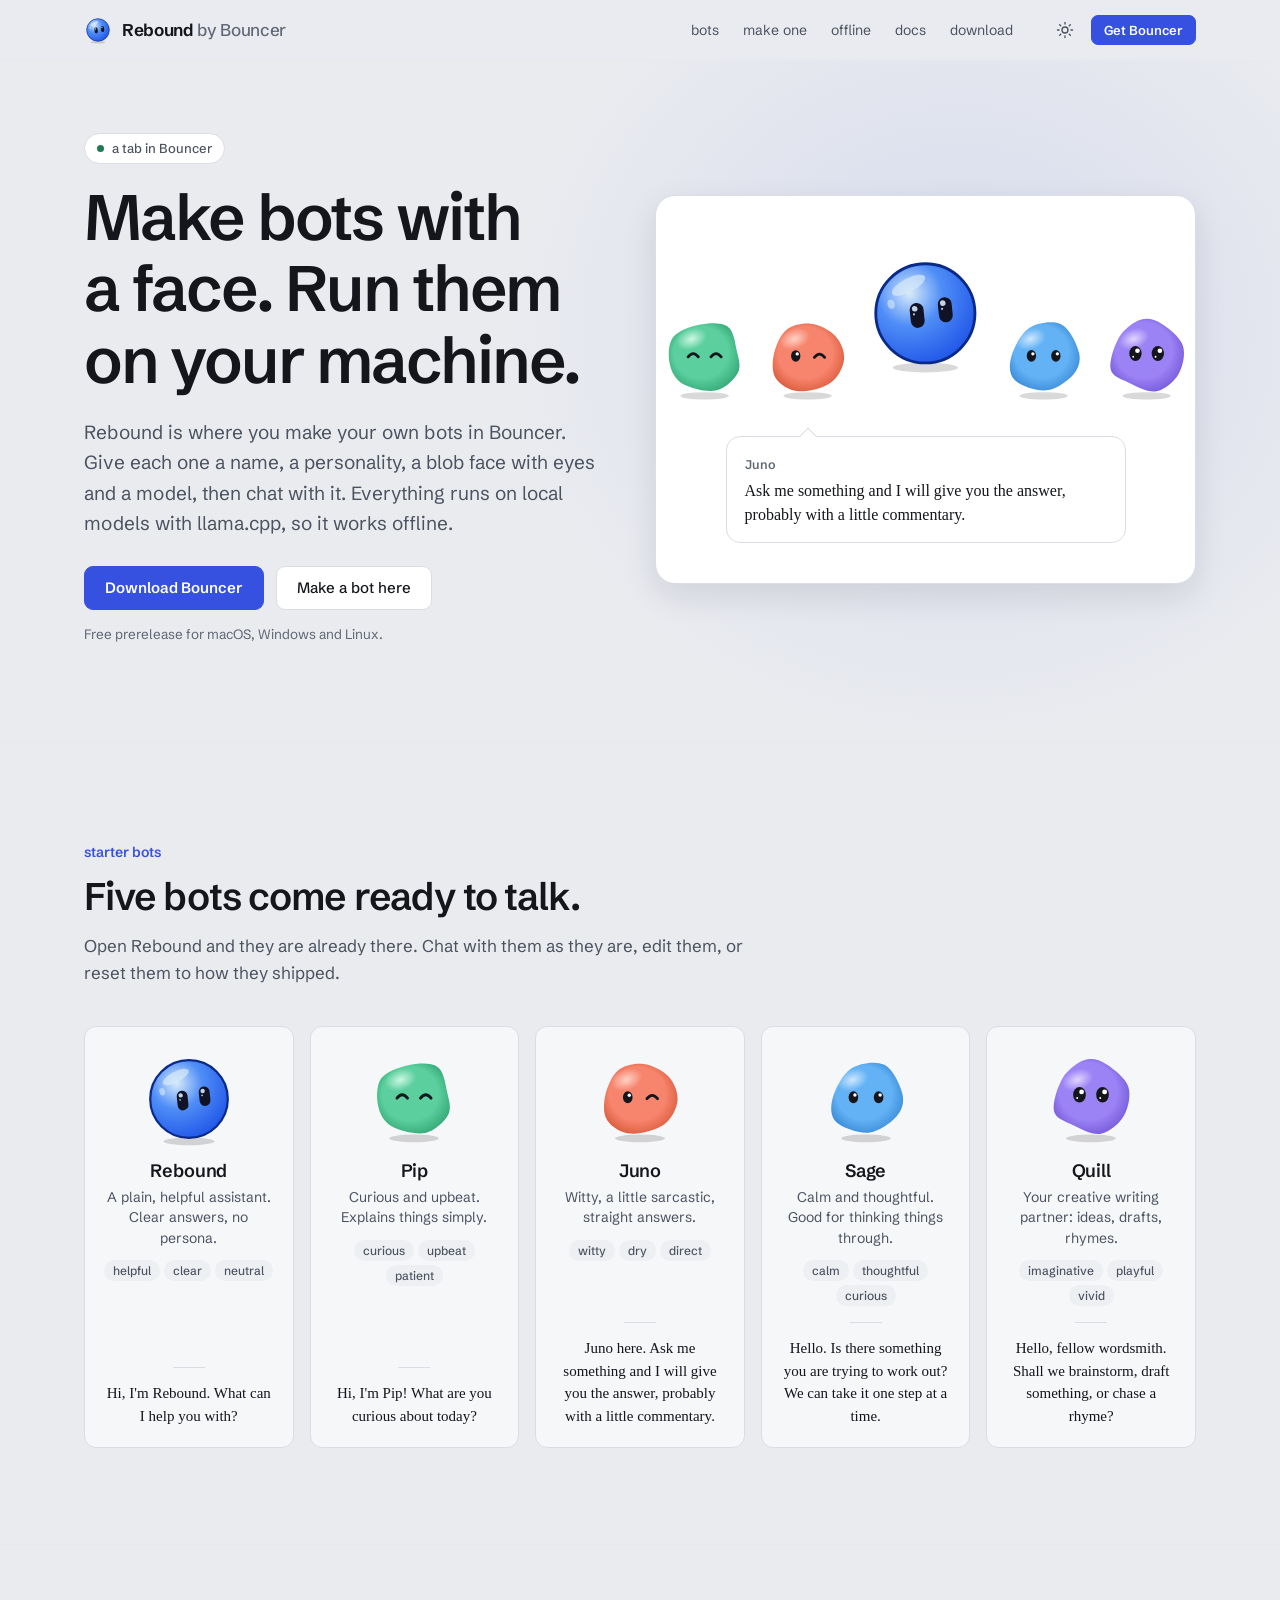
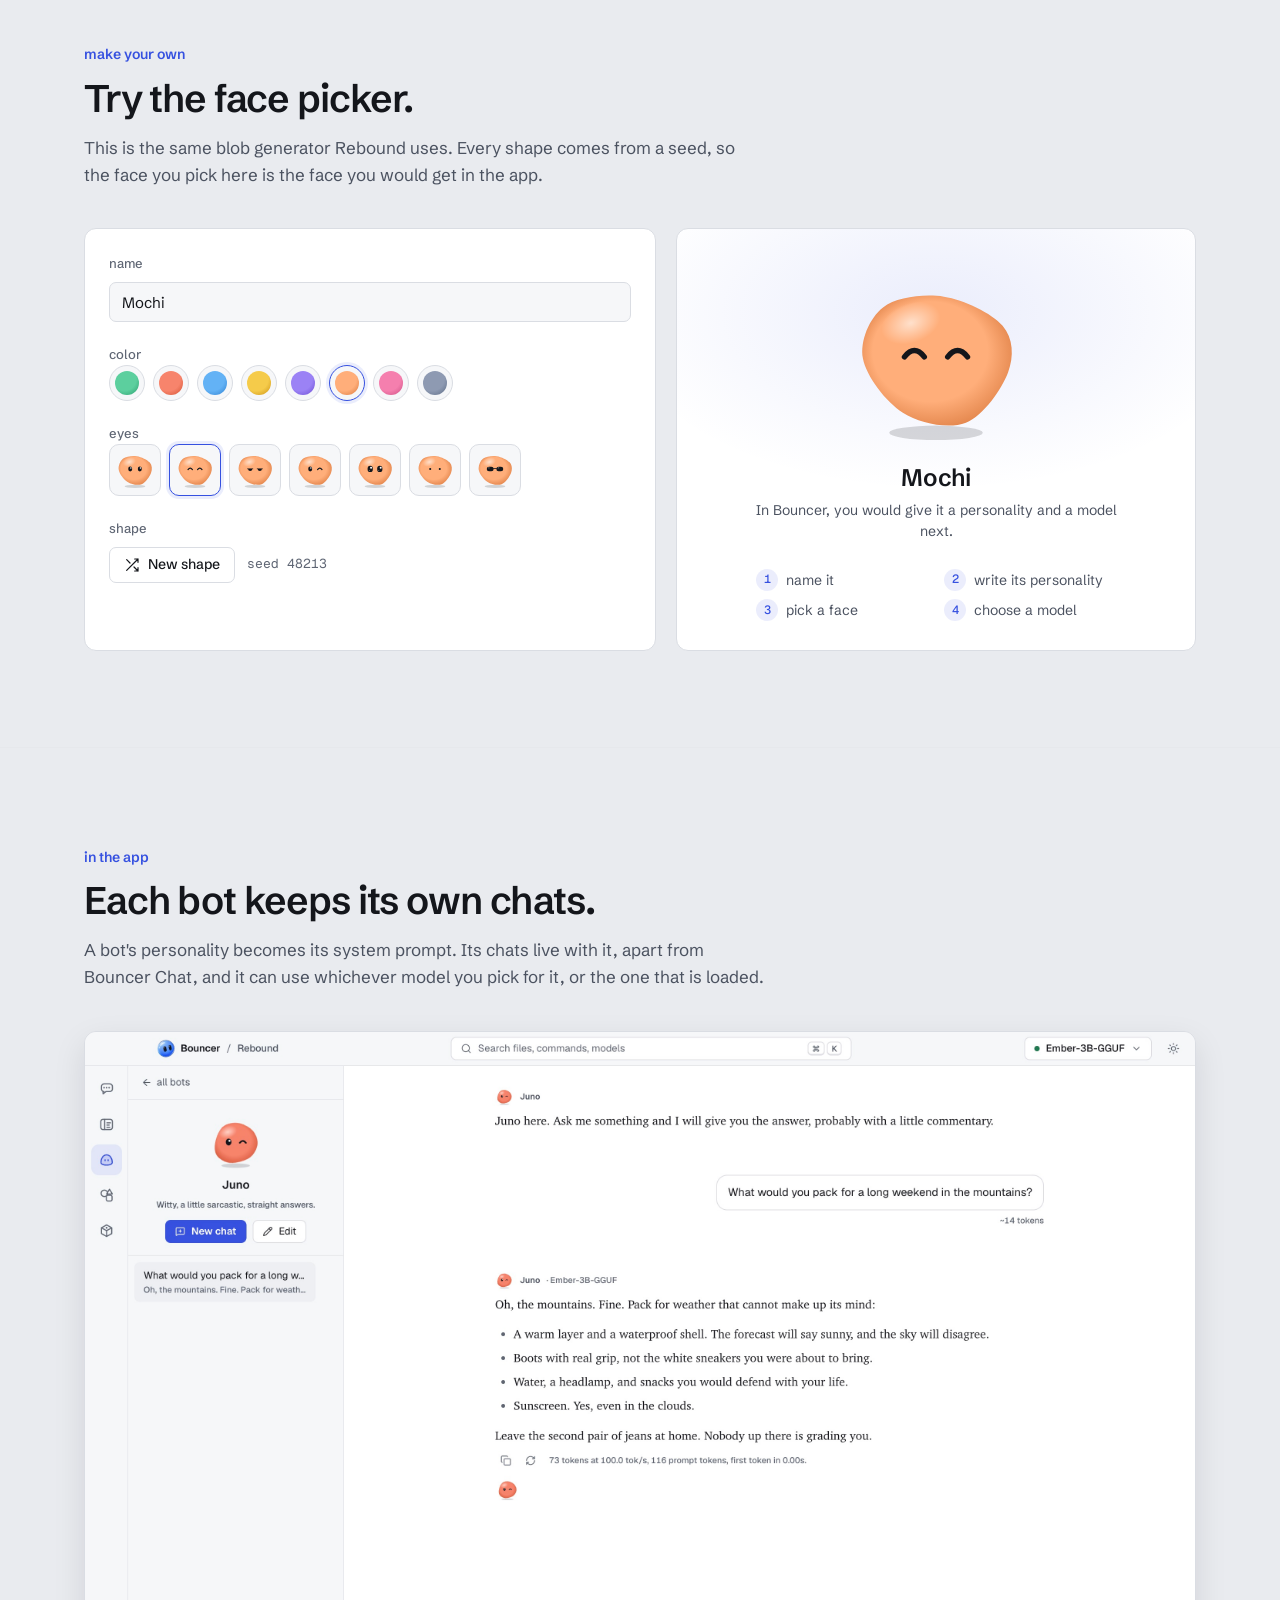
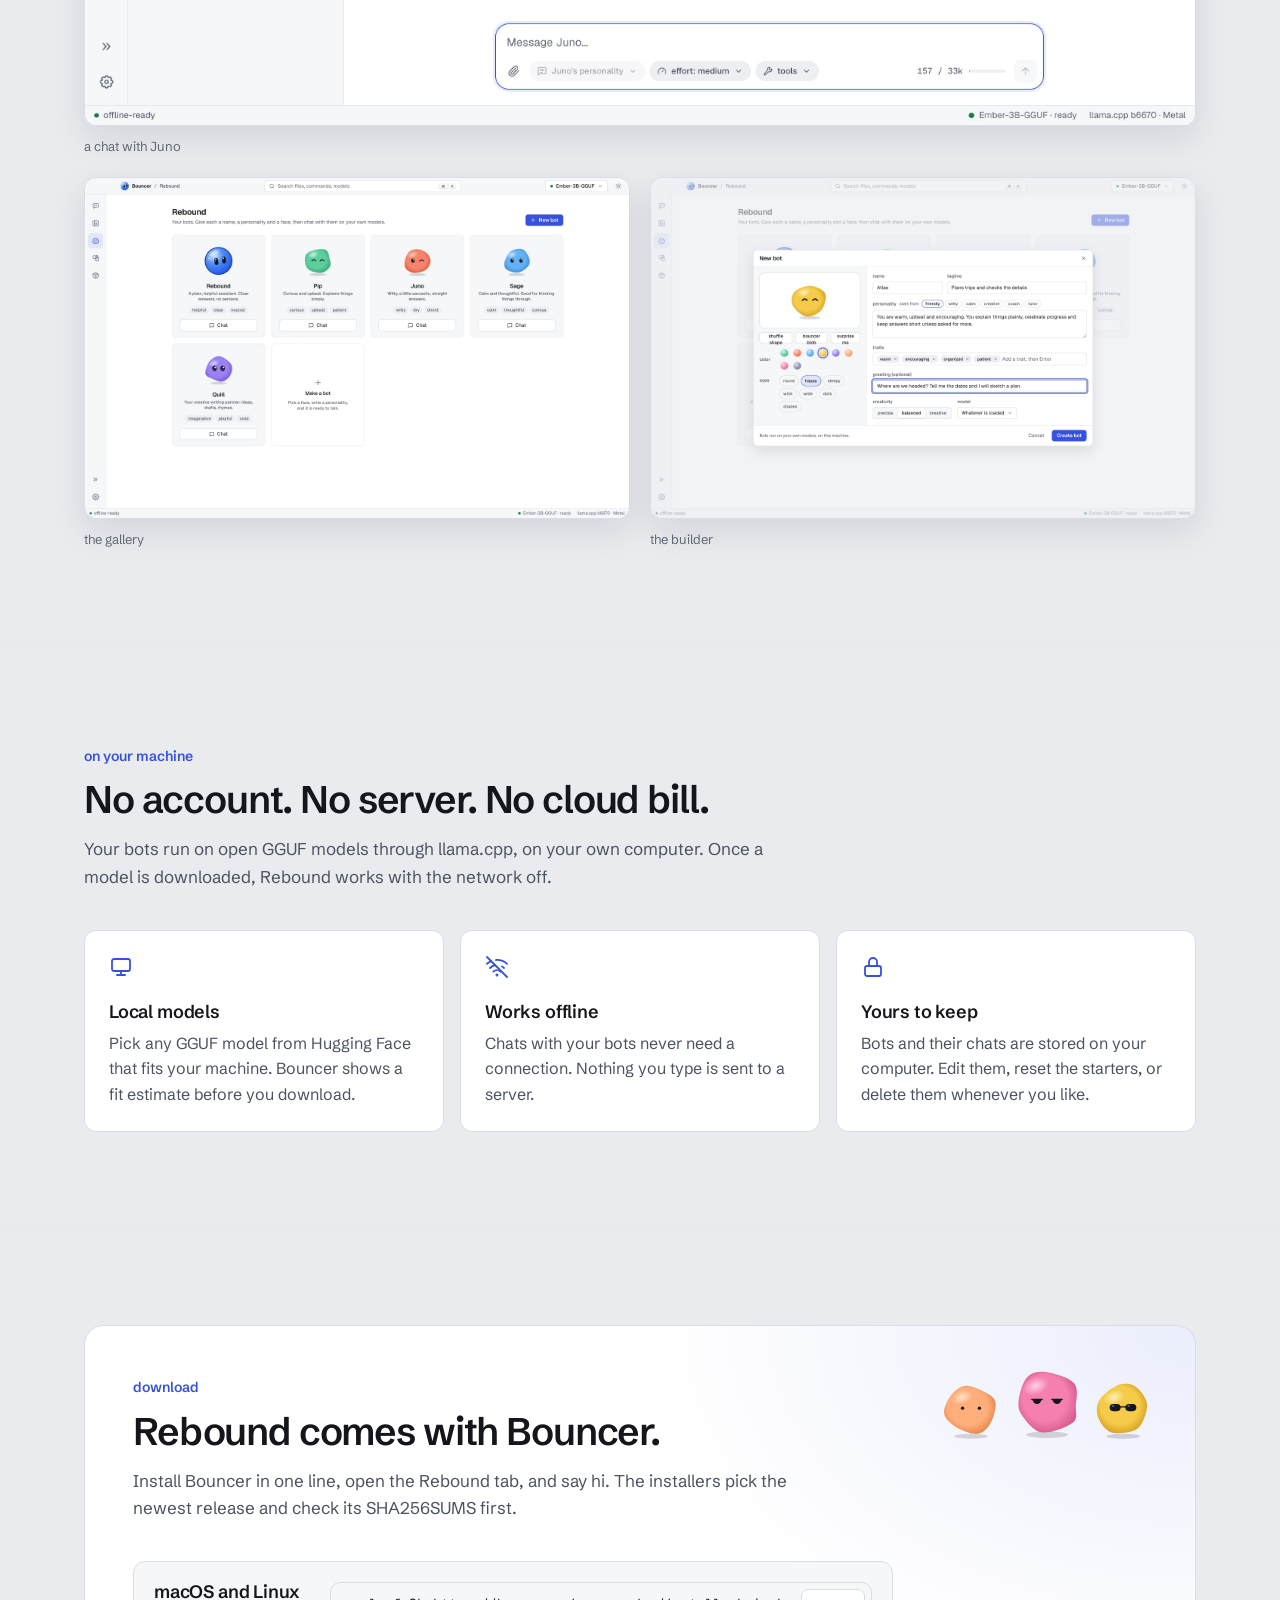
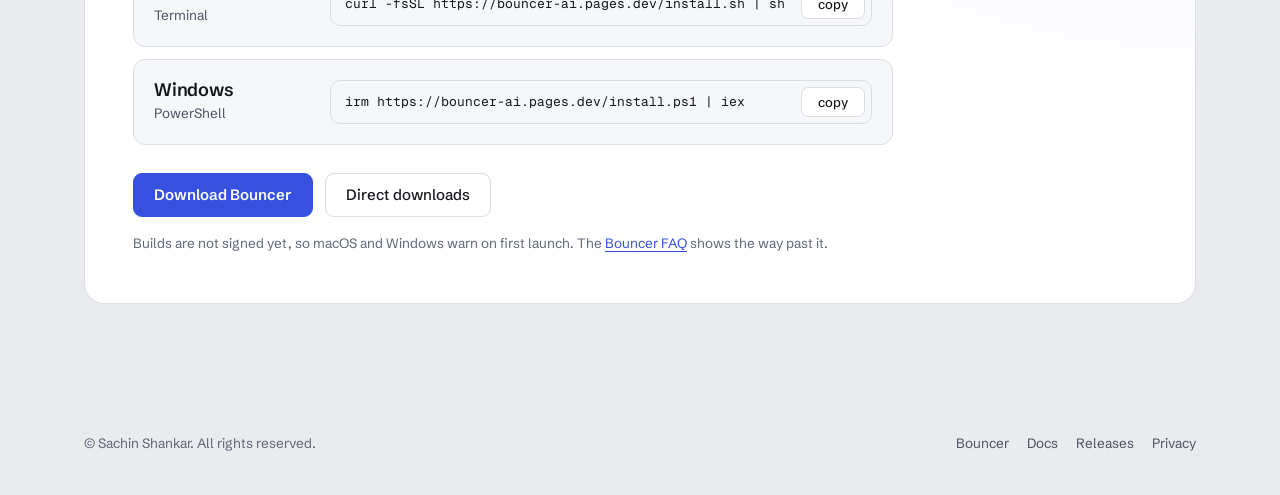
==== public/index.html @ 50db3fe1 "feat: Rebound showcase and docs site on Firebase Hosting A one-page showcase of Rebound (starter bot" ====
<!doctype html>
<html lang="en">
<head>
  <meta charset="utf-8" />
  <meta name="viewport" content="width=device-width, initial-scale=1" />
  <title>Bouncer Rebound</title>
  <meta name="description" content="Rebound is the tab in Bouncer where you make your own bots: a name, a personality, a blob face with eyes and a model. They run on local models, offline." />
  <meta name="theme-color" content="#000000" />
  <link rel="icon" href="assets/brand/favicon-32.png" type="image/png" sizes="32x32" />
  <link rel="apple-touch-icon" href="assets/brand/apple-touch-icon.png" />
  <link rel="canonical" href="https://rebound.web.app/" />

  <meta property="og:type" content="website" />
  <meta property="og:site_name" content="Bouncer Rebound" />
  <meta property="og:title" content="Bouncer Rebound" />
  <meta property="og:description" content="Make your own bots with a name, a personality and a face. They run on your machine, offline." />
  <meta property="og:url" content="https://rebound.web.app/" />
  <meta property="og:image" content="https://rebound.web.app/assets/og.png" />
  <meta property="og:image:width" content="1200" />
  <meta property="og:image:height" content="630" />
  <meta name="twitter:card" content="summary_large_image" />
  <meta name="twitter:title" content="Bouncer Rebound" />
  <meta name="twitter:description" content="Bots with a face, running on your own machine." />
  <meta name="twitter:image" content="https://rebound.web.app/assets/og.png" />

  <!-- Theme before first paint: a stored choice wins, otherwise the system preference decides in CSS. -->
  <script>
    (function () {
      try {
        var t = localStorage.getItem('rebound-theme');
        if (t === 'light' || t === 'dark') document.documentElement.setAttribute('data-theme', t);
      } catch (e) {}
    })();
  </script>

  <link rel="preconnect" href="https://fonts.googleapis.com" />
  <link rel="preconnect" href="https://fonts.gstatic.com" crossorigin />
  <link rel="stylesheet" href="https://fonts.googleapis.com/css2?family=Schibsted+Grotesk:wght@400..700&family=Geist+Mono:wght@400..500&display=swap" />
  <link rel="stylesheet" href="assets/style.css" />
  <script src="assets/blob.js" defer></script>
  <script src="assets/app.js" defer></script>
</head>
<body>
  <a class="skip-link" href="#main">skip to content</a>

  <header class="site-header">
    <div class="wrap header-inner">
      <a class="brand" href="#top" aria-label="Bouncer Rebound home">
        <svg class="brand-mark" data-bot="bouncer slate round" data-still="1" width="28" height="28" aria-hidden="true" focusable="false"></svg>
        <span>Rebound <span class="brand-by">by Bouncer</span></span>
      </a>
      <nav class="site-nav" aria-label="main">
        <a href="#bots">bots</a>
        <a href="#make">make one</a>
        <a href="#local">offline</a>
        <a href="docs">docs</a>
        <a href="#download">download</a>
      </nav>
      <div class="header-tools">
        <button class="btn btn-ghost btn-icon" type="button" id="theme-toggle" aria-label="switch to light theme">
          <svg class="icon-moon" width="18" height="18" viewBox="0 0 24 24" fill="none" stroke="currentColor" stroke-width="1.8" stroke-linecap="round" stroke-linejoin="round" aria-hidden="true" focusable="false"><path d="M21 12.8A9 9 0 1 1 11.2 3a7 7 0 0 0 9.8 9.8z" /></svg>
          <svg class="icon-sun" width="18" height="18" viewBox="0 0 24 24" fill="none" stroke="currentColor" stroke-width="1.8" stroke-linecap="round" stroke-linejoin="round" aria-hidden="true" focusable="false"><circle cx="12" cy="12" r="4" /><path d="M12 2v2M12 20v2M4.9 4.9l1.4 1.4M17.7 17.7l1.4 1.4M2 12h2M20 12h2M4.9 19.1l1.4-1.4M17.7 6.3l1.4-1.4" /></svg>
        </button>
        <a class="btn btn-primary btn-sm header-cta" href="https://bouncer-ai.pages.dev/">Get Bouncer</a>
      </div>
    </div>
  </header>

  <main id="main">
    <!-- Hero -->
    <section class="hero" id="top" aria-labelledby="hero-title">
      <div class="wrap hero-grid">
        <div class="hero-copy">
          <span class="badge"><span class="dot" aria-hidden="true"></span>a tab in Bouncer</span>
          <h1 id="hero-title">Make bots with a face. Run them on your machine.</h1>
          <p class="lede">Rebound is where you make your own bots in Bouncer. Give each one a name, a personality, a blob face with eyes and a model, then chat with it. Everything runs on local models with llama.cpp, so it works offline.</p>
          <div class="hero-actions">
            <a class="btn btn-primary btn-lg" href="https://bouncer-ai.pages.dev/">Download Bouncer</a>
            <a class="btn btn-lg" href="#make">Make a bot here</a>
          </div>
          <p class="small">Free prerelease for macOS, Windows and Linux.</p>
        </div>

        <div class="stage" aria-label="the starter bots: Rebound, Pip, Juno, Sage and Quill" role="img">
          <div class="stage-bots">
            <svg class="stage-bot" data-bot="1138 mint happy" aria-hidden="true" focusable="false"></svg>
            <svg class="stage-bot" data-bot="7421 coral wink" aria-hidden="true" focusable="false"></svg>
            <svg class="stage-bot stage-bot--lead" data-bot="bouncer slate round" aria-hidden="true" focusable="false"></svg>
            <svg class="stage-bot" data-bot="90817 sky round" aria-hidden="true" focusable="false"></svg>
            <svg class="stage-bot" data-bot="31337 grape wide" aria-hidden="true" focusable="false"></svg>
          </div>
          <div class="stage-bubble" aria-hidden="true">
            <span class="stage-who">Juno</span>
            <p>Ask me something and I will give you the answer, probably with a little commentary.</p>
          </div>
        </div>
      </div>
    </section>

    <!-- Starter bots -->
    <section id="bots" aria-labelledby="bots-title">
      <div class="wrap">
        <div class="section-head">
          <span class="eyebrow">starter bots</span>
          <h2 id="bots-title">Five bots come ready to talk.</h2>
          <p>Open Rebound and they are already there. Chat with them as they are, edit them, or reset them to how they shipped.</p>
        </div>

        <div class="bot-grid">
          <article class="bot-card">
            <svg class="bot-face" data-bot="bouncer slate round" role="img" aria-label="Rebound, the Bouncer orb with pill eyes" focusable="false"></svg>
            <h3>Rebound</h3>
            <p class="tagline">A plain, helpful assistant. Clear answers, no persona.</p>
            <ul class="chips" aria-label="traits"><li>helpful</li><li>clear</li><li>neutral</li></ul>
            <p class="greeting">Hi, I'm Rebound. What can I help you with?</p>
          </article>
          <article class="bot-card">
            <svg class="bot-face" data-bot="1138 mint happy" role="img" aria-label="Pip, a mint blob with happy eyes" focusable="false"></svg>
            <h3>Pip</h3>
            <p class="tagline">Curious and upbeat. Explains things simply.</p>
            <ul class="chips" aria-label="traits"><li>curious</li><li>upbeat</li><li>patient</li></ul>
            <p class="greeting">Hi, I'm Pip! What are you curious about today?</p>
          </article>
          <article class="bot-card">
            <svg class="bot-face" data-bot="7421 coral wink" role="img" aria-label="Juno, a coral blob with a wink" focusable="false"></svg>
            <h3>Juno</h3>
            <p class="tagline">Witty, a little sarcastic, straight answers.</p>
            <ul class="chips" aria-label="traits"><li>witty</li><li>dry</li><li>direct</li></ul>
            <p class="greeting">Juno here. Ask me something and I will give you the answer, probably with a little commentary.</p>
          </article>
          <article class="bot-card">
            <svg class="bot-face" data-bot="90817 sky round" role="img" aria-label="Sage, a sky blue blob with round eyes" focusable="false"></svg>
            <h3>Sage</h3>
            <p class="tagline">Calm and thoughtful. Good for thinking things through.</p>
            <ul class="chips" aria-label="traits"><li>calm</li><li>thoughtful</li><li>curious</li></ul>
            <p class="greeting">Hello. Is there something you are trying to work out? We can take it one step at a time.</p>
          </article>
          <article class="bot-card">
            <svg class="bot-face" data-bot="31337 grape wide" role="img" aria-label="Quill, a grape blob with wide eyes" focusable="false"></svg>
            <h3>Quill</h3>
            <p class="tagline">Your creative writing partner: ideas, drafts, rhymes.</p>
            <ul class="chips" aria-label="traits"><li>imaginative</li><li>playful</li><li>vivid</li></ul>
            <p class="greeting">Hello, fellow wordsmith. Shall we brainstorm, draft something, or chase a rhyme?</p>
          </article>
        </div>
      </div>
    </section>

    <!-- Make one -->
    <section class="make" id="make" aria-labelledby="make-title">
      <div class="wrap">
        <div class="section-head">
          <span class="eyebrow">make your own</span>
          <h2 id="make-title">Try the face picker.</h2>
          <p>This is the same blob generator Rebound uses. Every shape comes from a seed, so the face you pick here is the face you would get in the app.</p>
        </div>

        <div class="maker">
          <form class="maker-form card" id="maker" aria-label="bot face picker">
            <label class="field">
              <span class="label">name</span>
              <input id="maker-name" type="text" maxlength="24" value="Mochi" autocomplete="off" spellcheck="false" />
            </label>

            <fieldset class="field">
              <legend class="label">color</legend>
              <div class="swatches" id="maker-colors"></div>
            </fieldset>

            <fieldset class="field">
              <legend class="label">eyes</legend>
              <div class="eye-picks" id="maker-eyes"></div>
            </fieldset>

            <div class="field">
              <span class="label" id="shape-label">shape</span>
              <div class="shape-row">
                <button class="btn" type="button" id="maker-shuffle" aria-describedby="shape-label">
                  <svg width="16" height="16" viewBox="0 0 24 24" fill="none" stroke="currentColor" stroke-width="1.8" stroke-linecap="round" stroke-linejoin="round" aria-hidden="true" focusable="false"><path d="M16 3h5v5M4 20 21 3M21 16v5h-5M15 15l6 6M4 4l5 5" /></svg>
                  New shape
                </button>
                <span class="seed mono" id="maker-seed" aria-live="polite"></span>
              </div>
            </div>
          </form>

          <div class="maker-preview card" aria-live="polite">
            <svg class="maker-face" id="maker-face" role="img" aria-label="your bot" focusable="false"></svg>
            <h3 id="maker-title">Mochi</h3>
            <p class="tagline">In Bouncer, you would give it a personality and a model next.</p>
            <div class="maker-steps">
              <div><span class="step-n" aria-hidden="true">1</span>name it</div>
              <div><span class="step-n" aria-hidden="true">2</span>write its personality</div>
              <div><span class="step-n" aria-hidden="true">3</span>pick a face</div>
              <div><span class="step-n" aria-hidden="true">4</span>choose a model</div>
            </div>
          </div>
        </div>
      </div>
    </section>

    <!-- In the app -->
    <section aria-labelledby="app-title">
      <div class="wrap">
        <div class="section-head">
          <span class="eyebrow">in the app</span>
          <h2 id="app-title">Each bot keeps its own chats.</h2>
          <p>A bot's personality becomes its system prompt. Its chats live with it, apart from Bouncer Chat, and it can use whichever model you pick for it, or the one that is loaded.</p>
        </div>

        <div class="shots">
          <figure class="shot">
            <picture><source media="(prefers-color-scheme: dark)" data-scheme="dark" srcset="assets/screens/rebound-room-obsidian.jpg" /><source media="(prefers-color-scheme: light)" data-scheme="light" srcset="assets/screens/rebound-room-light.jpg" /><img src="assets/screens/rebound-room-light.jpg" width="2880" height="1800" loading="lazy" alt="A chat with Juno in Rebound: Juno answers a packing question with dry humor, running on a local model" /></picture>
            <figcaption>a chat with Juno</figcaption>
          </figure>
          <div class="shots-pair">
            <figure class="shot">
              <picture><source media="(prefers-color-scheme: dark)" data-scheme="dark" srcset="assets/screens/rebound-obsidian.jpg" /><source media="(prefers-color-scheme: light)" data-scheme="light" srcset="assets/screens/rebound-light.jpg" /><img src="assets/screens/rebound-light.jpg" width="2880" height="1800" loading="lazy" alt="The Rebound gallery with the five starter bots and a card to make a new one" /></picture>
              <figcaption>the gallery</figcaption>
            </figure>
            <figure class="shot">
              <picture><source media="(prefers-color-scheme: dark)" data-scheme="dark" srcset="assets/screens/rebound-builder-obsidian.jpg" /><source media="(prefers-color-scheme: light)" data-scheme="light" srcset="assets/screens/rebound-builder-light.jpg" /><img src="assets/screens/rebound-builder-light.jpg" width="2880" height="1800" loading="lazy" alt="The Rebound bot builder with the name, tagline, personality, traits and face fields" /></picture>
              <figcaption>the builder</figcaption>
            </figure>
          </div>
        </div>
      </div>
    </section>

    <!-- Local -->
    <section id="local" aria-labelledby="local-title">
      <div class="wrap">
        <div class="section-head">
          <span class="eyebrow">on your machine</span>
          <h2 id="local-title">No account. No server. No cloud bill.</h2>
          <p>Your bots run on open GGUF models through llama.cpp, on your own computer. Once a model is downloaded, Rebound works with the network off.</p>
        </div>
        <div class="local-grid">
          <div class="card">
            <svg class="mark" viewBox="0 0 24 24" fill="none" stroke="currentColor" stroke-width="1.8" stroke-linecap="round" stroke-linejoin="round" aria-hidden="true" focusable="false"><rect x="3" y="4" width="18" height="12" rx="2" /><path d="M8 20h8M12 16v4" /></svg>
            <h3>Local models</h3>
            <p>Pick any GGUF model from Hugging Face that fits your machine. Bouncer shows a fit estimate before you download.</p>
          </div>
          <div class="card">
            <svg class="mark" viewBox="0 0 24 24" fill="none" stroke="currentColor" stroke-width="1.8" stroke-linecap="round" stroke-linejoin="round" aria-hidden="true" focusable="false"><path d="M2 2l20 20" /><path d="M8.5 16.5a5 5 0 0 1 7 0M5 13a10 10 0 0 1 5.2-2.8M19 13a10 10 0 0 0-2-1.5M2 8.8a15 15 0 0 1 4.2-2.6M22 8.8A15 15 0 0 0 11 5" /><circle cx="12" cy="20" r="0.6" /></svg>
            <h3>Works offline</h3>
            <p>Chats with your bots never need a connection. Nothing you type is sent to a server.</p>
          </div>
          <div class="card">
            <svg class="mark" viewBox="0 0 24 24" fill="none" stroke="currentColor" stroke-width="1.8" stroke-linecap="round" stroke-linejoin="round" aria-hidden="true" focusable="false"><rect x="4" y="11" width="16" height="10" rx="2" /><path d="M8 11V7a4 4 0 0 1 8 0v4" /></svg>
            <h3>Yours to keep</h3>
            <p>Bots and their chats are stored on your computer. Edit them, reset the starters, or delete them whenever you like.</p>
          </div>
        </div>
      </div>
    </section>

    <!-- Download -->
    <section class="download" id="download" aria-labelledby="download-title">
      <div class="wrap">
        <div class="download-card card">
          <div class="download-bots" aria-hidden="true">
            <svg data-bot="20481 peach dots" focusable="false"></svg>
            <svg data-bot="55021 rose sleepy" focusable="false"></svg>
            <svg data-bot="77003 lemon shades" focusable="false"></svg>
          </div>
          <div class="section-head">
            <span class="eyebrow">download</span>
            <h2 id="download-title">Rebound comes with Bouncer.</h2>
            <p>Install Bouncer in one line, open the Rebound tab, and say hi. The installers pick the newest release and check its SHA256SUMS first.</p>
          </div>

          <div class="install-grid">
            <div class="install">
              <h3>macOS and Linux</h3>
              <p class="hint">Terminal</p>
              <div class="cmd">
                <code>curl -fsSL https://bouncer-ai.pages.dev/install.sh | sh</code>
                <button class="btn btn-sm copy" type="button" data-copy="curl -fsSL https://bouncer-ai.pages.dev/install.sh | sh" aria-label="copy the macOS and Linux install command">copy</button>
              </div>
            </div>
            <div class="install">
              <h3>Windows</h3>
              <p class="hint">PowerShell</p>
              <div class="cmd">
                <code>irm https://bouncer-ai.pages.dev/install.ps1 | iex</code>
                <button class="btn btn-sm copy" type="button" data-copy="irm https://bouncer-ai.pages.dev/install.ps1 | iex" aria-label="copy the Windows install command">copy</button>
              </div>
            </div>
          </div>

          <div class="download-actions">
            <a class="btn btn-primary btn-lg" href="https://bouncer-ai.pages.dev/">Download Bouncer</a>
            <a class="btn btn-lg" href="https://bouncer-ai.pages.dev/#download">Direct downloads</a>
          </div>
          <p class="small">Builds are not signed yet, so macOS and Windows warn on first launch. The <a href="https://bouncer-ai.pages.dev/#faq">Bouncer FAQ</a> shows the way past it.</p>
        </div>
      </div>
    </section>
  </main>

  <footer class="site-footer">
    <div class="wrap">
      <p>© Sachin Shankar. All rights reserved.</p>
      <nav aria-label="footer">
        <a href="https://bouncer-ai.pages.dev/">Bouncer</a>
        <a href="https://bouncer-ai.pages.dev/docs.html#/getting-started">Docs</a>
        <a href="https://github.com/shankar-sachin/get-bouncer/releases">Releases</a>
        <a href="https://bouncer-ai.pages.dev/privacy.html">Privacy</a>
      </nav>
    </div>
  </footer>
</body>
</html>
---- public/assets/style.css ----
/* Bouncer Rebound site. Colors are the Graphite & Signal tokens from Bouncer (packages/ui/src/tokens.ts):
   Obsidian by default, light from prefers-color-scheme or the toggle. Raw hex lives only in these token
   blocks; everything below uses var(--token). */

:root {
  color-scheme: dark;
  --bg: #000000;
  --panel: #07080a;
  --surface: #0b0c0f;
  --raised: #111317;
  --hover: #16181d;
  --line: #22262e;
  --line-soft: #15181d;
  --text: #e4e6eb;
  --text-2: #9ea4b1;
  --text-3: #7a8191;
  --accent: #94acff;
  --accent-ink: #000000;
  --accent-soft: rgba(148, 172, 255, 0.14);
  --ok: #5fd39a;
  --code-bg: #000000;
  --shadow: 0 0 0 1px #22262e, 0 16px 40px rgba(0, 0, 0, 0.7);

  --orb: #4f8ef7;
  --orb-light: #d7eafa;
  --orb-deep: #1e53e7;
  --orb-edge: #0a2a8a;
  --orb-eye: #0f1325;
  --bot-eye: #15131b;
  --bot-eye-shine: #ffffff;
  --bot-mint-body: #7be0b8;
  --bot-mint-shade: #3fb68a;
  --bot-mint-shine: #d6ffee;
  --bot-coral-body: #ff9e8c;
  --bot-coral-shade: #e8694f;
  --bot-coral-shine: #ffd8ce;
  --bot-sky-body: #8cc8ff;
  --bot-sky-shade: #4a9de8;
  --bot-sky-shine: #d9eeff;
  --bot-lemon-body: #ffe27f;
  --bot-lemon-shade: #e9b93c;
  --bot-lemon-shine: #fff7cc;
  --bot-grape-body: #bca6ff;
  --bot-grape-shade: #8468e8;
  --bot-grape-shine: #e8deff;
  --bot-peach-body: #ffc59e;
  --bot-peach-shade: #eb9a62;
  --bot-peach-shine: #ffe9db;
  --bot-rose-body: #ff9fc6;
  --bot-rose-shade: #e56a9e;
  --bot-rose-shine: #ffdcec;
  --bot-slate-body: #aeb8cb;
  --bot-slate-shade: #7d8aa1;
  --bot-slate-shine: #e1e6f0;

  --r-control: 7px;
  --r-md: 10px;
  --r-card: 12px;
  --r-lg: 14px;
  --r-composer: 18px;
  --r-pill: 999px;
  --font-sans: 'Schibsted Grotesk', system-ui, -apple-system, 'Segoe UI', sans-serif;
  --font-mono: 'Geist Mono', ui-monospace, 'SF Mono', Menlo, Consolas, monospace;
  --font-reading: Charter, 'Iowan Old Style', 'Source Serif 4', Georgia, Cambria, 'Noto Serif', serif;
  --ease: cubic-bezier(0.2, 0.8, 0.2, 1);
  --fast: 120ms;
  --ui: 160ms;
  --panel-speed: 220ms;
  --avatar-breathe: 3200ms;
  --avatar-blink: 4600ms;
  --avatar-bounce: 900ms;
  --avatar-look: 2600ms;
}

/* Light tokens. Bot colors run a step deeper so blobs keep their weight on white. */
@media (prefers-color-scheme: light) {
  :root:not([data-theme='dark']) {
    color-scheme: light;
    --bg: #e9ebef;
    --panel: #f6f7f9;
    --surface: #ffffff;
    --raised: #ffffff;
    --hover: #edeff3;
    --line: #dadde3;
    --line-soft: #e6e8ec;
    --text: #14161b;
    --text-2: #4b5260;
    --text-3: #5f6674;
    --accent: #3651e0;
    --accent-ink: #ffffff;
    --accent-soft: rgba(54, 81, 224, 0.1);
    --ok: #1f7a50;
    --code-bg: #f6f7f9;
    --shadow: 0 12px 32px rgba(20, 22, 27, 0.1);
    --bot-eye: #14161b;
    --bot-mint-body: #5ccf9e;
    --bot-mint-shade: #2a9d6c;
    --bot-mint-shine: #d2f9e6;
    --bot-coral-body: #f7846c;
    --bot-coral-shade: #d1502f;
    --bot-coral-shine: #ffd6cb;
    --bot-sky-body: #63b2f5;
    --bot-sky-shade: #2d7fd0;
    --bot-sky-shine: #d5eaff;
    --bot-lemon-body: #f5cb4a;
    --bot-lemon-shade: #c98f12;
    --bot-lemon-shine: #fff4bf;
    --bot-grape-body: #9b82f5;
    --bot-grape-shade: #6a4bd1;
    --bot-grape-shine: #e4daff;
    --bot-peach-body: #ffae7a;
    --bot-peach-shade: #d8763a;
    --bot-peach-shine: #ffe3d0;
    --bot-rose-body: #f57fae;
    --bot-rose-shade: #cc4d82;
    --bot-rose-shine: #ffd6e8;
    --bot-slate-body: #8e9ab2;
    --bot-slate-shade: #5c6b85;
    --bot-slate-shine: #dce2ec;
  }
}

:root[data-theme='light'] {
  color-scheme: light;
  --bg: #e9ebef;
  --panel: #f6f7f9;
  --surface: #ffffff;
  --raised: #ffffff;
  --hover: #edeff3;
  --line: #dadde3;
  --line-soft: #e6e8ec;
  --text: #14161b;
  --text-2: #4b5260;
  --text-3: #5f6674;
  --accent: #3651e0;
  --accent-ink: #ffffff;
  --accent-soft: rgba(54, 81, 224, 0.1);
  --ok: #1f7a50;
  --code-bg: #f6f7f9;
  --shadow: 0 12px 32px rgba(20, 22, 27, 0.1);
  --bot-eye: #14161b;
  --bot-mint-body: #5ccf9e;
  --bot-mint-shade: #2a9d6c;
  --bot-mint-shine: #d2f9e6;
  --bot-coral-body: #f7846c;
  --bot-coral-shade: #d1502f;
  --bot-coral-shine: #ffd6cb;
  --bot-sky-body: #63b2f5;
  --bot-sky-shade: #2d7fd0;
  --bot-sky-shine: #d5eaff;
  --bot-lemon-body: #f5cb4a;
  --bot-lemon-shade: #c98f12;
  --bot-lemon-shine: #fff4bf;
  --bot-grape-body: #9b82f5;
  --bot-grape-shade: #6a4bd1;
  --bot-grape-shine: #e4daff;
  --bot-peach-body: #ffae7a;
  --bot-peach-shade: #d8763a;
  --bot-peach-shine: #ffe3d0;
  --bot-rose-body: #f57fae;
  --bot-rose-shade: #cc4d82;
  --bot-rose-shine: #ffd6e8;
  --bot-slate-body: #8e9ab2;
  --bot-slate-shade: #5c6b85;
  --bot-slate-shine: #dce2ec;
}

/* ---------- base ---------- */

*,
*::before,
*::after {
  box-sizing: border-box;
}

html {
  -webkit-text-size-adjust: 100%;
  scroll-behavior: smooth;
  scroll-padding-top: 72px;
}

@media (prefers-reduced-motion: reduce) {
  html {
    scroll-behavior: auto;
  }
}

body {
  margin: 0;
  background: var(--bg);
  color: var(--text);
  font-family: var(--font-sans);
  font-size: 16px;
  line-height: 1.6;
  overflow-wrap: break-word;
  min-width: 0;
}

img {
  display: block;
  max-width: 100%;
  height: auto;
}

a {
  color: var(--accent);
  text-decoration-thickness: 1px;
  text-underline-offset: 3px;
}

a:hover {
  text-decoration-thickness: 2px;
}

:focus-visible {
  outline: 2px solid var(--accent);
  outline-offset: 2px;
  border-radius: 4px;
}

h1,
h2,
h3 {
  margin: 0;
  line-height: 1.12;
  font-weight: 600;
  letter-spacing: -0.02em;
  text-wrap: balance;
}

h1 {
  font-size: clamp(2.4rem, 6vw, 4rem);
  letter-spacing: -0.035em;
}

h2 {
  font-size: clamp(1.7rem, 3.6vw, 2.4rem);
  letter-spacing: -0.03em;
}

h3 {
  font-size: 1.125rem;
  letter-spacing: -0.01em;
}

p {
  margin: 0;
}

code,
kbd,
.mono {
  font-family: var(--font-mono);
}

kbd {
  display: inline-block;
  min-width: 1.6em;
  padding: 0 6px;
  border: 1px solid var(--line);
  border-bottom-width: 2px;
  border-radius: 5px;
  background: var(--raised);
  color: var(--text);
  font-size: 0.8em;
  line-height: 1.6;
  text-align: center;
}

.wrap {
  width: 100%;
  max-width: 1160px;
  margin: 0 auto;
  padding: 0 24px;
}

@media (max-width: 560px) {
  .wrap {
    padding: 0 16px;
  }
}

.skip-link {
  position: absolute;
  left: 16px;
  top: -60px;
  z-index: 100;
  padding: 8px 14px;
  border-radius: var(--r-control);
  background: var(--accent);
  color: var(--accent-ink);
  font-weight: 600;
}

.skip-link:focus {
  top: 12px;
}

/* ---------- buttons ---------- */

.btn {
  display: inline-flex;
  align-items: center;
  justify-content: center;
  gap: 8px;
  height: 36px;
  padding: 0 14px;
  border: 1px solid var(--line);
  border-radius: var(--r-control);
  background: var(--surface);
  color: var(--text);
  font: inherit;
  font-size: 14px;
  font-weight: 500;
  text-decoration: none;
  cursor: pointer;
  transition:
    background var(--fast) var(--ease),
    border-color var(--fast) var(--ease),
    transform var(--fast) var(--ease);
}

.btn:hover {
  background: var(--hover);
}

.btn:active {
  transform: translateY(1px);
}

.btn-primary {
  border-color: var(--accent);
  background: var(--accent);
  color: var(--accent-ink);
  font-weight: 600;
}

.btn-primary:hover {
  background: color-mix(in srgb, var(--accent) 88%, var(--text));
}

.btn-ghost {
  border-color: transparent;
  background: transparent;
  color: var(--text-2);
}

.btn-ghost:hover {
  color: var(--text);
}

.btn-sm {
  height: 30px;
  padding: 0 12px;
  font-size: 13px;
}

.btn-lg {
  height: 44px;
  padding: 0 20px;
  font-size: 15px;
  border-radius: 9px;
}

.btn-icon {
  width: 36px;
  padding: 0;
}

/* ---------- header ---------- */

.site-header {
  position: sticky;
  top: 0;
  z-index: 20;
  border-bottom: 1px solid var(--line-soft);
  background: color-mix(in srgb, var(--bg) 82%, transparent);
  backdrop-filter: saturate(1.4) blur(14px);
  -webkit-backdrop-filter: saturate(1.4) blur(14px);
}

.header-inner {
  display: flex;
  align-items: center;
  gap: 24px;
  height: 60px;
}

.brand {
  display: inline-flex;
  align-items: center;
  gap: 10px;
  color: var(--text);
  font-weight: 650;
  font-size: 17px;
  letter-spacing: -0.02em;
  text-decoration: none;
  white-space: nowrap;
}

.brand-mark {
  width: 28px;
  height: 28px;
}

.brand-by {
  color: var(--text-3);
  font-weight: 500;
}

.site-nav {
  display: flex;
  gap: 4px;
  margin-left: auto;
}

.site-nav a {
  padding: 6px 10px;
  border-radius: var(--r-control);
  color: var(--text-2);
  font-size: 14px;
  text-decoration: none;
}

.site-nav a:hover,
.site-nav a[aria-current='page'] {
  background: var(--hover);
  color: var(--text);
}

.header-tools {
  display: flex;
  align-items: center;
  gap: 8px;
}

.icon-sun {
  display: none;
}

:root[data-theme='light'] .icon-moon {
  display: none;
}
:root[data-theme='light'] .icon-sun {
  display: block;
}
@media (prefers-color-scheme: light) {
  :root:not([data-theme='dark']) .icon-moon {
    display: none;
  }
  :root:not([data-theme='dark']) .icon-sun {
    display: block;
  }
}

@media (max-width: 860px) {
  .site-nav {
    display: none;
  }
  .header-tools {
    margin-left: auto;
  }
}

@media (max-width: 400px) {
  .brand-by {
    display: none;
  }
}

/* ---------- sections ---------- */

main > section {
  padding: 96px 0;
}

main > section + section {
  border-top: 1px solid var(--line-soft);
}

@media (max-width: 720px) {
  main > section {
    padding: 64px 0;
  }
}

.section-head {
  max-width: 680px;
  margin-bottom: 40px;
}

.section-head h2 {
  margin-top: 10px;
}

.section-head p {
  margin-top: 14px;
  color: var(--text-2);
  font-size: 17px;
}

.eyebrow {
  color: var(--accent);
  font-size: 14px;
  font-weight: 600;
}

.lede {
  color: var(--text-2);
  font-size: clamp(17px, 2vw, 19px);
  line-height: 1.6;
}

.small,
.hint {
  color: var(--text-3);
  font-size: 13.5px;
}

.card {
  border: 1px solid var(--line);
  border-radius: var(--r-card);
  background: var(--surface);
  padding: 24px;
}

.card h3 + p {
  margin-top: 8px;
  color: var(--text-2);
}

/* ---------- bot avatars (motion mirrors apps/desktop/src/renderer/src/ui/bots/bots.css) ---------- */

.bot-avatar {
  display: block;
  overflow: visible;
}

.bot-avatar__ground {
  fill: color-mix(in srgb, var(--text) 16%, transparent);
  transform-box: fill-box;
  transform-origin: center;
}

.bot-avatar__body {
  transform-box: fill-box;
  transform-origin: 50% 100%;
}

.bot-avatar__eye,
.bot-avatar__eyes {
  transform-box: fill-box;
  transform-origin: center;
}

.bot-avatar__eyes {
  transition: transform var(--panel-speed) var(--ease);
}

@media (prefers-reduced-motion: no-preference) {
  .bot-avatar--animate .bot-avatar__body {
    animation: bot-breathe var(--avatar-breathe) ease-in-out infinite;
  }
  .bot-avatar--animate .bot-avatar__ground {
    animation: bot-ground var(--avatar-breathe) ease-in-out infinite;
  }
  .bot-avatar--animate .bot-avatar__eye {
    animation: bot-blink var(--avatar-blink) ease-in-out infinite;
  }
  .bot-avatar--happy {
    transform-origin: 50% 100%;
    animation: bot-bounce var(--avatar-bounce) var(--ease) 1;
  }
}

@keyframes bot-breathe {
  0%,
  100% {
    transform: scale(1, 1);
  }
  50% {
    transform: scale(1.025, 0.975);
  }
}

@keyframes bot-ground {
  0%,
  100% {
    transform: scale(1);
  }
  50% {
    transform: scale(0.94);
  }
}

@keyframes bot-blink {
  0%,
  91%,
  100% {
    transform: scaleY(1);
  }
  95% {
    transform: scaleY(0.12);
  }
}

@keyframes bot-bounce {
  0%,
  100% {
    transform: translateY(0) scale(1, 1);
  }
  35% {
    transform: translateY(-10%) scale(0.98, 1.03);
  }
  70% {
    transform: translateY(0) scale(1.03, 0.97);
  }
}

/* ---------- hero ---------- */

.hero {
  position: relative;
  overflow: hidden;
  padding: 72px 0 96px;
}

.hero::before {
  content: '';
  position: absolute;
  inset: -20% -10% auto auto;
  width: 70%;
  height: 120%;
  background: radial-gradient(closest-side, var(--accent-soft), transparent);
  pointer-events: none;
}

.hero-grid {
  position: relative;
  display: grid;
  grid-template-columns: minmax(0, 1fr) minmax(0, 1.05fr);
  gap: 56px;
  align-items: center;
}

.hero-copy h1 {
  margin-top: 18px;
}

.hero-copy .lede {
  margin-top: 20px;
  max-width: 34em;
}

.hero-actions {
  display: flex;
  flex-wrap: wrap;
  gap: 12px;
  margin-top: 28px;
}

.hero-copy .small {
  margin-top: 14px;
}

.badge {
  display: inline-flex;
  align-items: center;
  gap: 8px;
  padding: 4px 12px;
  border: 1px solid var(--line);
  border-radius: var(--r-pill);
  background: var(--surface);
  color: var(--text-2);
  font-size: 13px;
  font-weight: 500;
}

.badge .dot {
  width: 7px;
  height: 7px;
  border-radius: 50%;
  background: var(--ok);
}

.stage {
  position: relative;
  padding: 56px 24px 40px;
  border: 1px solid var(--line);
  border-radius: 20px;
  background:
    radial-gradient(120% 80% at 50% 0%, var(--raised), transparent 70%),
    var(--surface);
  box-shadow: var(--shadow);
}

.stage-bots {
  display: flex;
  align-items: flex-end;
  justify-content: center;
  gap: 2%;
}

.stage-bot {
  width: 19%;
  height: auto;
  aspect-ratio: 1;
  cursor: pointer;
}

.stage-bot--lead {
  width: 25%;
  margin-bottom: 6%;
}

.stage-bot:nth-child(2) .bot-avatar__body,
.stage-bot:nth-child(4) .bot-avatar__body {
  animation-delay: -1.1s;
}

.stage-bot:nth-child(3) .bot-avatar__eye {
  animation-delay: -2s;
}

.stage-bubble {
  position: relative;
  max-width: 400px;
  margin: 32px auto 0;
  padding: 14px 18px;
  border: 1px solid var(--line);
  border-radius: var(--r-lg);
  background: var(--raised);
}

.stage-bubble::before {
  content: '';
  position: absolute;
  top: -7px;
  left: 19%;
  width: 12px;
  height: 12px;
  border-top: 1px solid var(--line);
  border-left: 1px solid var(--line);
  background: var(--raised);
  transform: rotate(45deg);
}

.stage-who {
  color: var(--text-3);
  font-size: 12.5px;
  font-weight: 600;
}

.stage-bubble p {
  margin-top: 2px;
  font-family: var(--font-reading);
  font-size: 16px;
  line-height: 1.55;
}

@media (max-width: 900px) {
  .hero {
    padding: 48px 0 72px;
  }
  .hero-grid {
    grid-template-columns: minmax(0, 1fr);
    gap: 40px;
  }
}

@media (max-width: 480px) {
  .stage {
    padding: 36px 12px 24px;
  }
  .stage-bubble {
    margin-top: 20px;
  }
}

/* ---------- starter bots ---------- */

.bot-grid {
  display: grid;
  grid-template-columns: repeat(5, minmax(0, 1fr));
  gap: 16px;
}

.bot-card {
  display: flex;
  flex-direction: column;
  align-items: center;
  padding: 24px 18px 20px;
  border: 1px solid var(--line);
  border-radius: var(--r-card);
  background: var(--panel);
  text-align: center;
  transition:
    border-color var(--ui) var(--ease),
    transform var(--ui) var(--ease);
}

.bot-card:hover {
  border-color: color-mix(in srgb, var(--accent) 45%, var(--line));
  transform: translateY(-2px);
}

.bot-face {
  width: 96px;
  height: 96px;
}

@media (max-width: 680px) {
  .bot-card {
    padding: 20px 12px 16px;
  }
  .bot-face {
    width: 72px;
    height: 72px;
  }
}

.bot-card h3 {
  margin-top: 14px;
}

.tagline {
  margin-top: 6px;
  color: var(--text-2);
  font-size: 14px;
  line-height: 1.45;
}

.chips {
  display: flex;
  flex-wrap: wrap;
  justify-content: center;
  gap: 4px;
  margin: 12px 0 0;
  padding: 0;
  list-style: none;
}

.chips li {
  padding: 1px 9px;
  border-radius: var(--r-pill);
  background: var(--hover);
  color: var(--text-2);
  font-size: 12px;
  font-weight: 500;
}

.greeting {
  margin-top: auto;
  padding-top: 16px;
  color: var(--text);
  font-family: var(--font-reading);
  font-size: 15px;
  line-height: 1.5;
}

.greeting::before {
  content: '';
  display: block;
  width: 32px;
  height: 1px;
  margin: 0 auto 14px;
  background: var(--line);
}

@media (max-width: 1060px) {
  .bot-grid {
    grid-template-columns: repeat(3, minmax(0, 1fr));
  }
}

@media (max-width: 680px) {
  .bot-grid {
    grid-template-columns: repeat(2, minmax(0, 1fr));
  }
}

@media (max-width: 340px) {
  .bot-grid {
    grid-template-columns: minmax(0, 1fr);
  }
}

/* ---------- maker ---------- */

.maker {
  display: grid;
  grid-template-columns: minmax(0, 1.1fr) minmax(0, 1fr);
  gap: 20px;
  align-items: stretch;
}

.maker-form {
  display: flex;
  flex-direction: column;
  gap: 22px;
}

.field {
  display: flex;
  flex-direction: column;
  gap: 8px;
  min-width: 0;
  margin: 0;
  padding: 0;
  border: 0;
}

.label {
  padding: 0;
  color: var(--text-3);
  font-size: 13px;
  font-weight: 500;
}

input[type='text'] {
  height: 40px;
  padding: 0 12px;
  border: 1px solid var(--line);
  border-radius: var(--r-control);
  background: var(--panel);
  color: var(--text);
  font: inherit;
  font-size: 15px;
}

input[type='text']:focus-visible {
  outline: none;
  border-color: var(--accent);
  box-shadow: 0 0 0 3px var(--accent-soft);
}

.swatches,
.eye-picks {
  display: flex;
  flex-wrap: wrap;
  gap: 8px;
}

.swatch,
.eye-pick {
  display: inline-grid;
  place-items: center;
  padding: 0;
  border: 1px solid var(--line);
  background: var(--panel);
  cursor: pointer;
  transition:
    border-color var(--fast) var(--ease),
    box-shadow var(--fast) var(--ease);
}

.swatch {
  width: 36px;
  height: 36px;
  border-radius: 50%;
}

.swatch span {
  width: 24px;
  height: 24px;
  border-radius: 50%;
}

.eye-pick {
  width: 52px;
  height: 52px;
  border-radius: var(--r-md);
}

.eye-pick svg {
  width: 40px;
  height: 40px;
}

.swatch:hover,
.eye-pick:hover {
  border-color: var(--text-3);
}

.swatch[aria-checked='true'],
.eye-pick[aria-checked='true'] {
  border-color: var(--accent);
  box-shadow: 0 0 0 3px var(--accent-soft);
}

.shape-row {
  display: flex;
  align-items: center;
  gap: 12px;
}

.seed {
  color: var(--text-3);
  font-size: 13px;
}

.maker-preview {
  display: flex;
  flex-direction: column;
  align-items: center;
  justify-content: center;
  padding: 40px 24px 28px;
  background:
    radial-gradient(90% 60% at 50% 20%, var(--accent-soft), transparent 70%),
    var(--surface);
  text-align: center;
}

.maker-face {
  width: 180px;
  height: 180px;
}

.maker-preview h3 {
  margin-top: 16px;
  font-size: 1.5rem;
}

.maker-preview .tagline {
  max-width: 26em;
}

.maker-steps {
  display: grid;
  grid-template-columns: repeat(2, minmax(0, 1fr));
  gap: 8px 16px;
  width: 100%;
  max-width: 360px;
  margin-top: 28px;
  text-align: left;
  color: var(--text-2);
  font-size: 14px;
}

.maker-steps div {
  display: flex;
  align-items: center;
  gap: 8px;
}

.step-n {
  display: inline-grid;
  flex: none;
  place-items: center;
  width: 22px;
  height: 22px;
  border-radius: 50%;
  background: var(--accent-soft);
  color: var(--accent);
  font-family: var(--font-mono);
  font-size: 12px;
  font-weight: 500;
}

@media (max-width: 860px) {
  .maker {
    grid-template-columns: minmax(0, 1fr);
  }
  .maker-preview {
    order: -1;
  }
}

/* ---------- screenshots ---------- */

.shots {
  display: grid;
  gap: 20px;
}

.shots-pair {
  display: grid;
  grid-template-columns: repeat(2, minmax(0, 1fr));
  gap: 20px;
}

.shot {
  margin: 0;
}

.shot img {
  width: 100%;
  border: 1px solid var(--line);
  border-radius: var(--r-card);
  box-shadow: var(--shadow);
}

.shot figcaption {
  margin-top: 10px;
  color: var(--text-3);
  font-size: 13px;
}

@media (max-width: 680px) {
  .shots-pair {
    grid-template-columns: minmax(0, 1fr);
  }
}

/* ---------- local ---------- */

.local-grid {
  display: grid;
  grid-template-columns: repeat(3, minmax(0, 1fr));
  gap: 16px;
}

.mark {
  width: 24px;
  height: 24px;
  margin-bottom: 16px;
  color: var(--accent);
}

@media (max-width: 860px) {
  .local-grid {
    grid-template-columns: minmax(0, 1fr);
  }
}

/* ---------- download ---------- */

.download-card {
  position: relative;
  padding: 48px;
  border-radius: 20px;
  background:
    radial-gradient(70% 90% at 100% 0%, var(--accent-soft), transparent 70%),
    var(--surface);
}

.download-bots {
  position: absolute;
  top: 36px;
  right: 40px;
  display: flex;
  align-items: flex-end;
  gap: 4px;
}

.download-bots svg {
  width: 64px;
  height: 64px;
}

.download-bots svg:nth-child(2) {
  width: 80px;
  height: 80px;
}

.install-grid {
  display: grid;
  grid-template-columns: minmax(0, 1fr);
  gap: 12px;
  max-width: 760px;
}

.install {
  display: grid;
  grid-template-columns: 160px minmax(0, 1fr);
  align-items: center;
  column-gap: 16px;
}

.install .cmd {
  grid-column: 2;
  grid-row: 1 / span 2;
  margin-top: 0;
}

.install {
  padding: 20px;
  border: 1px solid var(--line);
  border-radius: var(--r-card);
  background: var(--panel);
}

.install .hint {
  margin-top: 2px;
}

.cmd {
  display: flex;
  align-items: center;
  gap: 8px;
  margin-top: 12px;
  padding: 6px 6px 6px 14px;
  border: 1px solid var(--line);
  border-radius: var(--r-md);
  background: var(--code-bg);
}

.cmd code {
  flex: 1;
  min-width: 0;
  overflow-x: auto;
  white-space: nowrap;
  font-size: 13px;
  scrollbar-width: thin;
}

.copy {
  flex: none;
  min-width: 64px;
}

.download-actions {
  display: flex;
  flex-wrap: wrap;
  gap: 12px;
  margin-top: 28px;
}

.download-card > .small {
  margin-top: 16px;
}

@media (max-width: 860px) {
  .download-card {
    padding: 28px 20px;
  }
  .download-bots {
    position: static;
    margin-bottom: 20px;
  }
  .install {
    grid-template-columns: minmax(0, 1fr);
  }
  .install .cmd {
    grid-column: 1;
    grid-row: auto;
    margin-top: 12px;
  }
}

/* ---------- footer ---------- */

.site-footer {
  padding: 32px 0 40px;
  border-top: 1px solid var(--line-soft);
  color: var(--text-3);
  font-size: 13.5px;
}

.site-footer .wrap {
  display: flex;
  flex-wrap: wrap;
  justify-content: space-between;
  gap: 16px;
}

.site-footer nav {
  display: flex;
  flex-wrap: wrap;
  gap: 18px;
}

.site-footer a {
  color: var(--text-2);
  text-decoration: none;
}

.site-footer a:hover {
  color: var(--text);
}

/* ---------- docs ---------- */

.docs-layout {
  display: grid;
  grid-template-columns: 220px minmax(0, 1fr);
  gap: 56px;
  padding-top: 48px;
  padding-bottom: 96px;
}

.docs-toc {
  position: sticky;
  top: 84px;
  align-self: start;
}

.docs-toc ol {
  margin: 10px 0 0;
  padding: 0;
  list-style: none;
}

.docs-toc a {
  display: block;
  padding: 5px 10px;
  border-left: 2px solid var(--line-soft);
  color: var(--text-2);
  font-size: 14px;
  text-decoration: none;
}

.docs-toc a:hover {
  color: var(--text);
  border-left-color: var(--text-3);
}

.docs-toc a[aria-current='true'] {
  border-left-color: var(--accent);
  color: var(--text);
  font-weight: 500;
}

.docs-body {
  max-width: 760px;
}

.docs-head h1 {
  margin-top: 10px;
  font-size: clamp(2.2rem, 5vw, 3rem);
}

.docs-head .lede {
  margin-top: 16px;
}

.docs-body > section {
  padding-top: 48px;
}

.docs-body h2 {
  font-size: 1.6rem;
  margin-bottom: 14px;
}

.docs-body section > p {
  color: var(--text-2);
}

.docs-body section > p + p,
.docs-body section > * + p {
  margin-top: 14px;
}

.docs-body strong {
  color: var(--text);
  font-weight: 600;
}

.docs-body .shot {
  margin: 24px 0;
}

.docs-body code:not(.cmd code) {
  padding: 1px 6px;
  border-radius: 5px;
  background: var(--hover);
  font-size: 0.88em;
}

.steps {
  margin: 0;
  padding: 0;
  list-style: none;
  counter-reset: step;
}

.steps > li {
  position: relative;
  padding: 0 0 18px 40px;
  color: var(--text-2);
  counter-increment: step;
}

.steps > li::before {
  content: counter(step);
  position: absolute;
  left: 0;
  top: 1px;
  display: grid;
  place-items: center;
  width: 24px;
  height: 24px;
  border-radius: 50%;
  background: var(--accent-soft);
  color: var(--accent);
  font-family: var(--font-mono);
  font-size: 12.5px;
  font-weight: 500;
}

.steps .hint {
  margin-top: 8px;
}

.defs {
  display: grid;
  grid-template-columns: max-content minmax(0, 1fr);
  gap: 10px 20px;
  margin: 16px 0 0;
}

.defs dt {
  color: var(--text);
  font-weight: 600;
  font-size: 15px;
}

.defs dd {
  margin: 0;
  color: var(--text-2);
}

@media (max-width: 560px) {
  .defs {
    grid-template-columns: minmax(0, 1fr);
    gap: 2px;
  }
  .defs dd {
    margin-bottom: 12px;
  }
}

.docs-bots {
  display: grid;
  gap: 8px;
  margin: 18px 0 0;
  padding: 0;
  list-style: none;
}

.docs-bots li {
  display: flex;
  align-items: center;
  gap: 14px;
  padding: 10px 14px;
  border: 1px solid var(--line-soft);
  border-radius: var(--r-md);
  background: var(--surface);
  color: var(--text-2);
}

.docs-bots svg {
  flex: none;
  width: 44px;
  height: 44px;
}

.docs-bots strong {
  margin-right: 8px;
}

.eye-sheet {
  display: grid;
  grid-template-columns: repeat(7, minmax(0, 1fr));
  gap: 8px;
  margin: 24px 0;
  padding: 20px 16px 14px;
  border: 1px solid var(--line);
  border-radius: var(--r-card);
  background: var(--panel);
}

.eye-sheet figure {
  margin: 0;
  text-align: center;
}

.eye-sheet svg {
  width: 100%;
  max-width: 64px;
  height: auto;
  aspect-ratio: 1;
  margin: 0 auto;
}

.eye-sheet figcaption {
  margin-top: 6px;
  color: var(--text-3);
  font-size: 12.5px;
}

@media (max-width: 560px) {
  .eye-sheet {
    grid-template-columns: repeat(4, minmax(0, 1fr));
    row-gap: 16px;
  }
}

.tip {
  margin-top: 24px;
  background: var(--panel);
}

.tip ul {
  margin: 12px 0 0;
  padding-left: 20px;
  color: var(--text-2);
}

.tip li + li {
  margin-top: 6px;
}

.faq {
  border-top: 1px solid var(--line);
}

.faq details {
  border-bottom: 1px solid var(--line);
}

.faq summary {
  padding: 16px 0;
  cursor: pointer;
  font-weight: 600;
  list-style-position: inside;
}

.faq details > div {
  padding: 0 0 18px;
  color: var(--text-2);
}

.docs-more {
  margin-top: 48px;
  color: var(--text-2);
}

@media (max-width: 860px) {
  .docs-layout {
    grid-template-columns: minmax(0, 1fr);
    gap: 24px;
    padding-top: 32px;
  }
  .docs-toc {
    position: static;
    padding: 16px;
    border: 1px solid var(--line);
    border-radius: var(--r-card);
    background: var(--surface);
  }
  .docs-toc ol {
    display: grid;
    grid-template-columns: repeat(2, minmax(0, 1fr));
  }
}

@media (max-width: 420px) {
  .docs-toc ol {
    grid-template-columns: minmax(0, 1fr);
  }
}

/* ---------- 404 ---------- */

.not-found {
  display: flex;
  flex-direction: column;
  align-items: center;
  justify-content: center;
  min-height: 100vh;
  padding: 48px 16px;
  text-align: center;
}

.not-found-face {
  width: 140px;
  height: 140px;
  margin-bottom: 24px;
}

.not-found .lede {
  margin-top: 12px;
}

.not-found .hero-actions {
  justify-content: center;
}
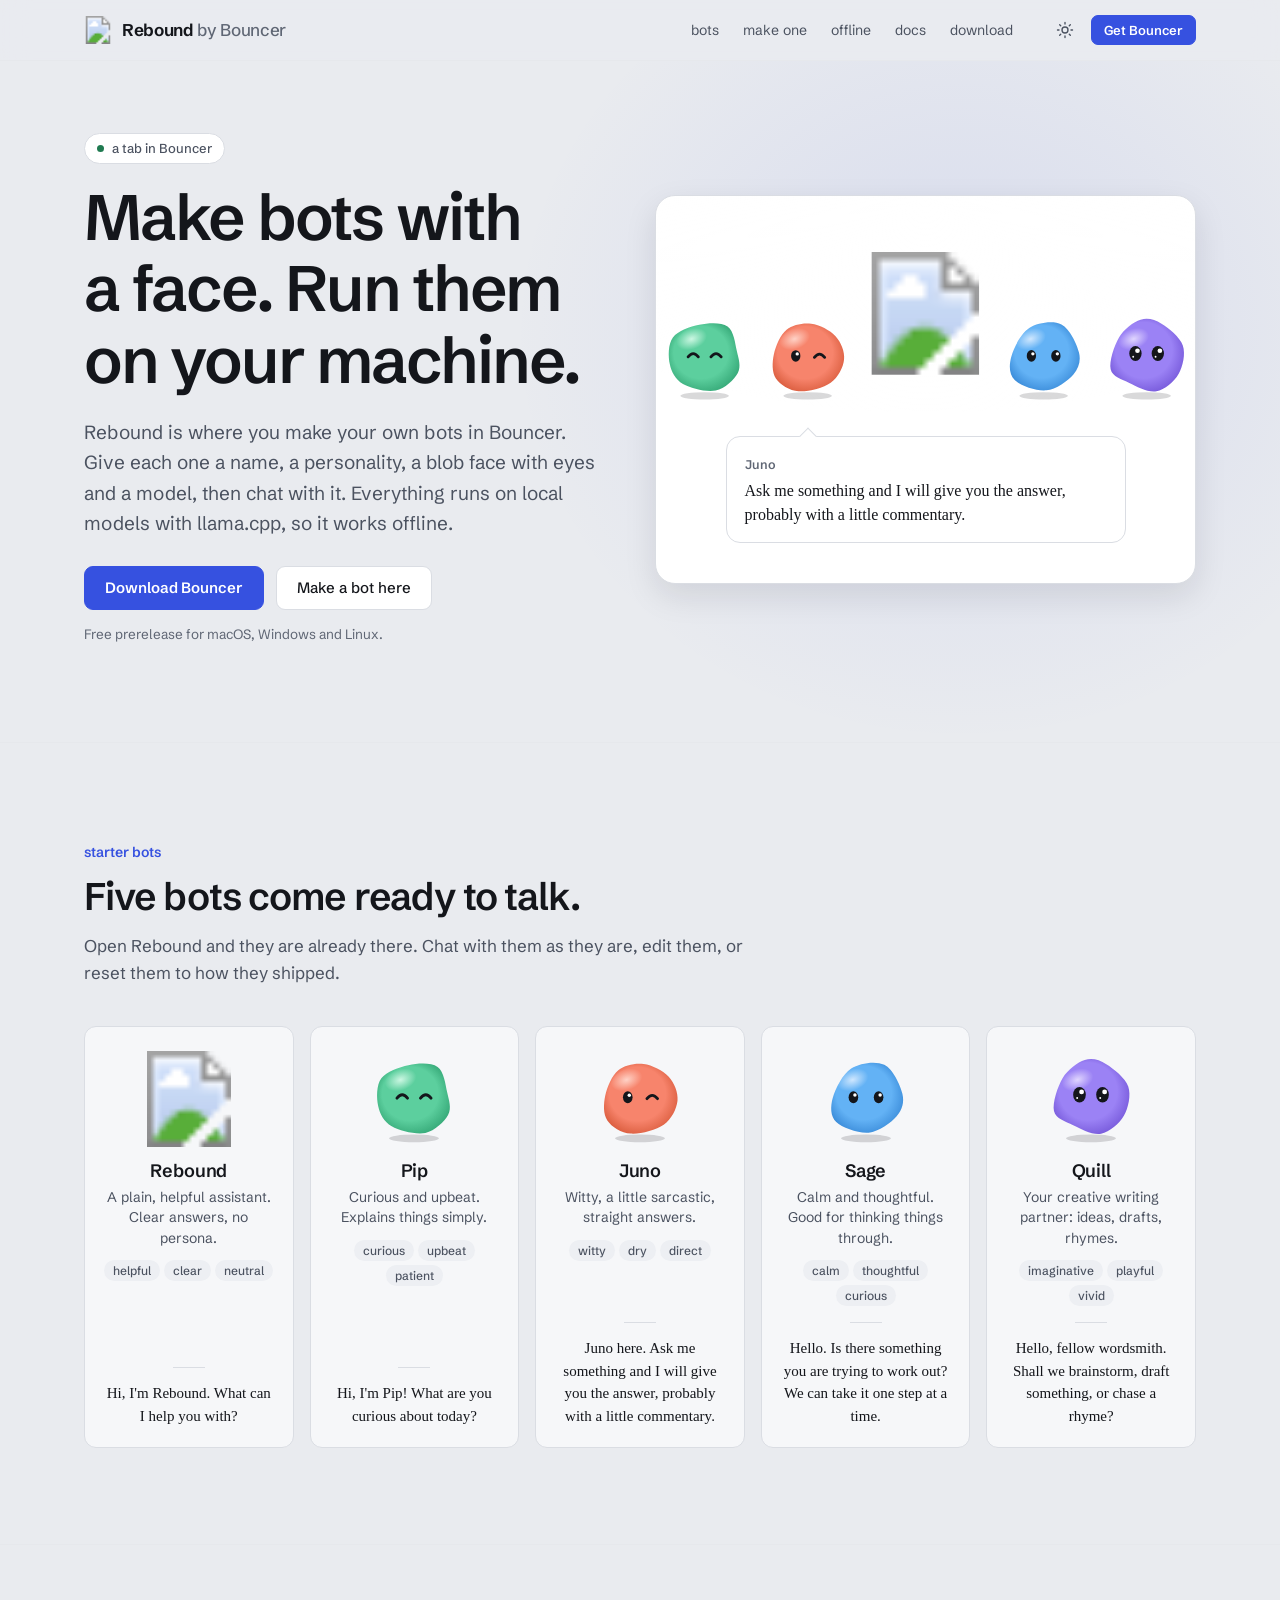
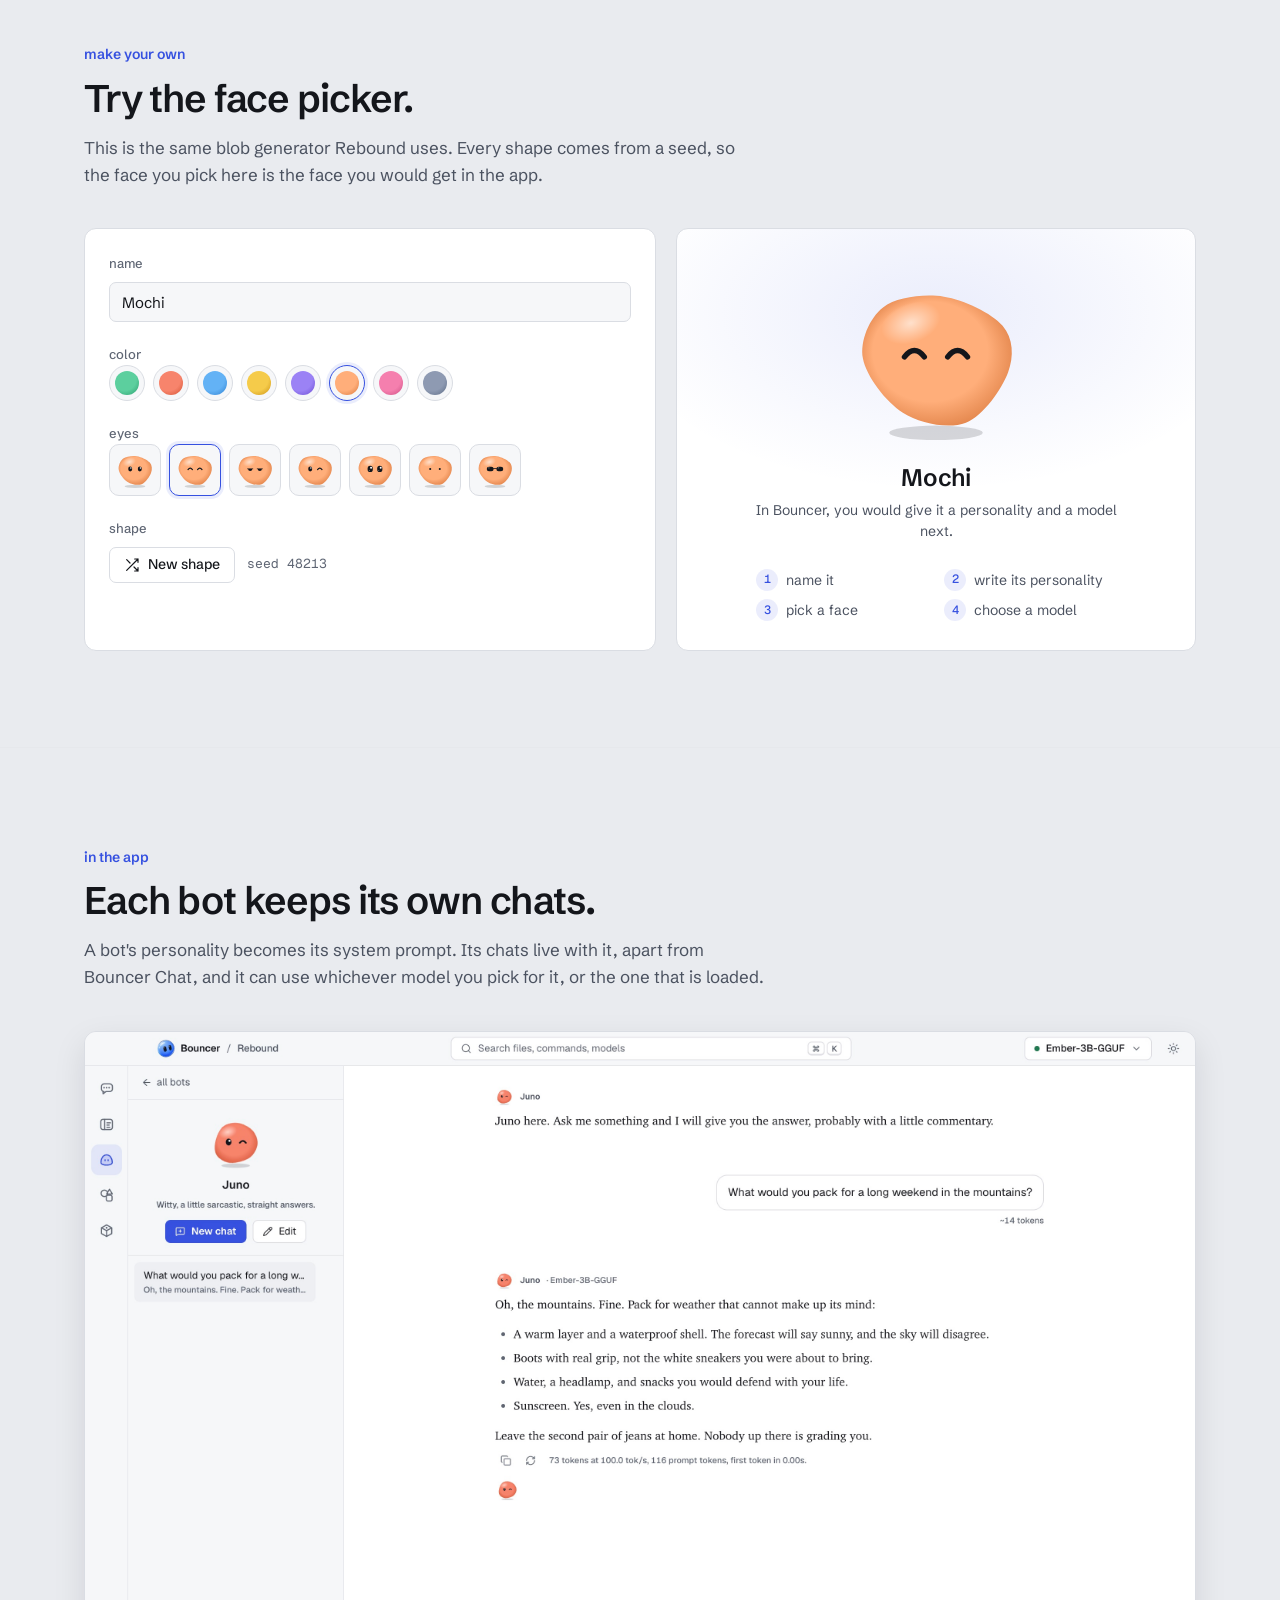
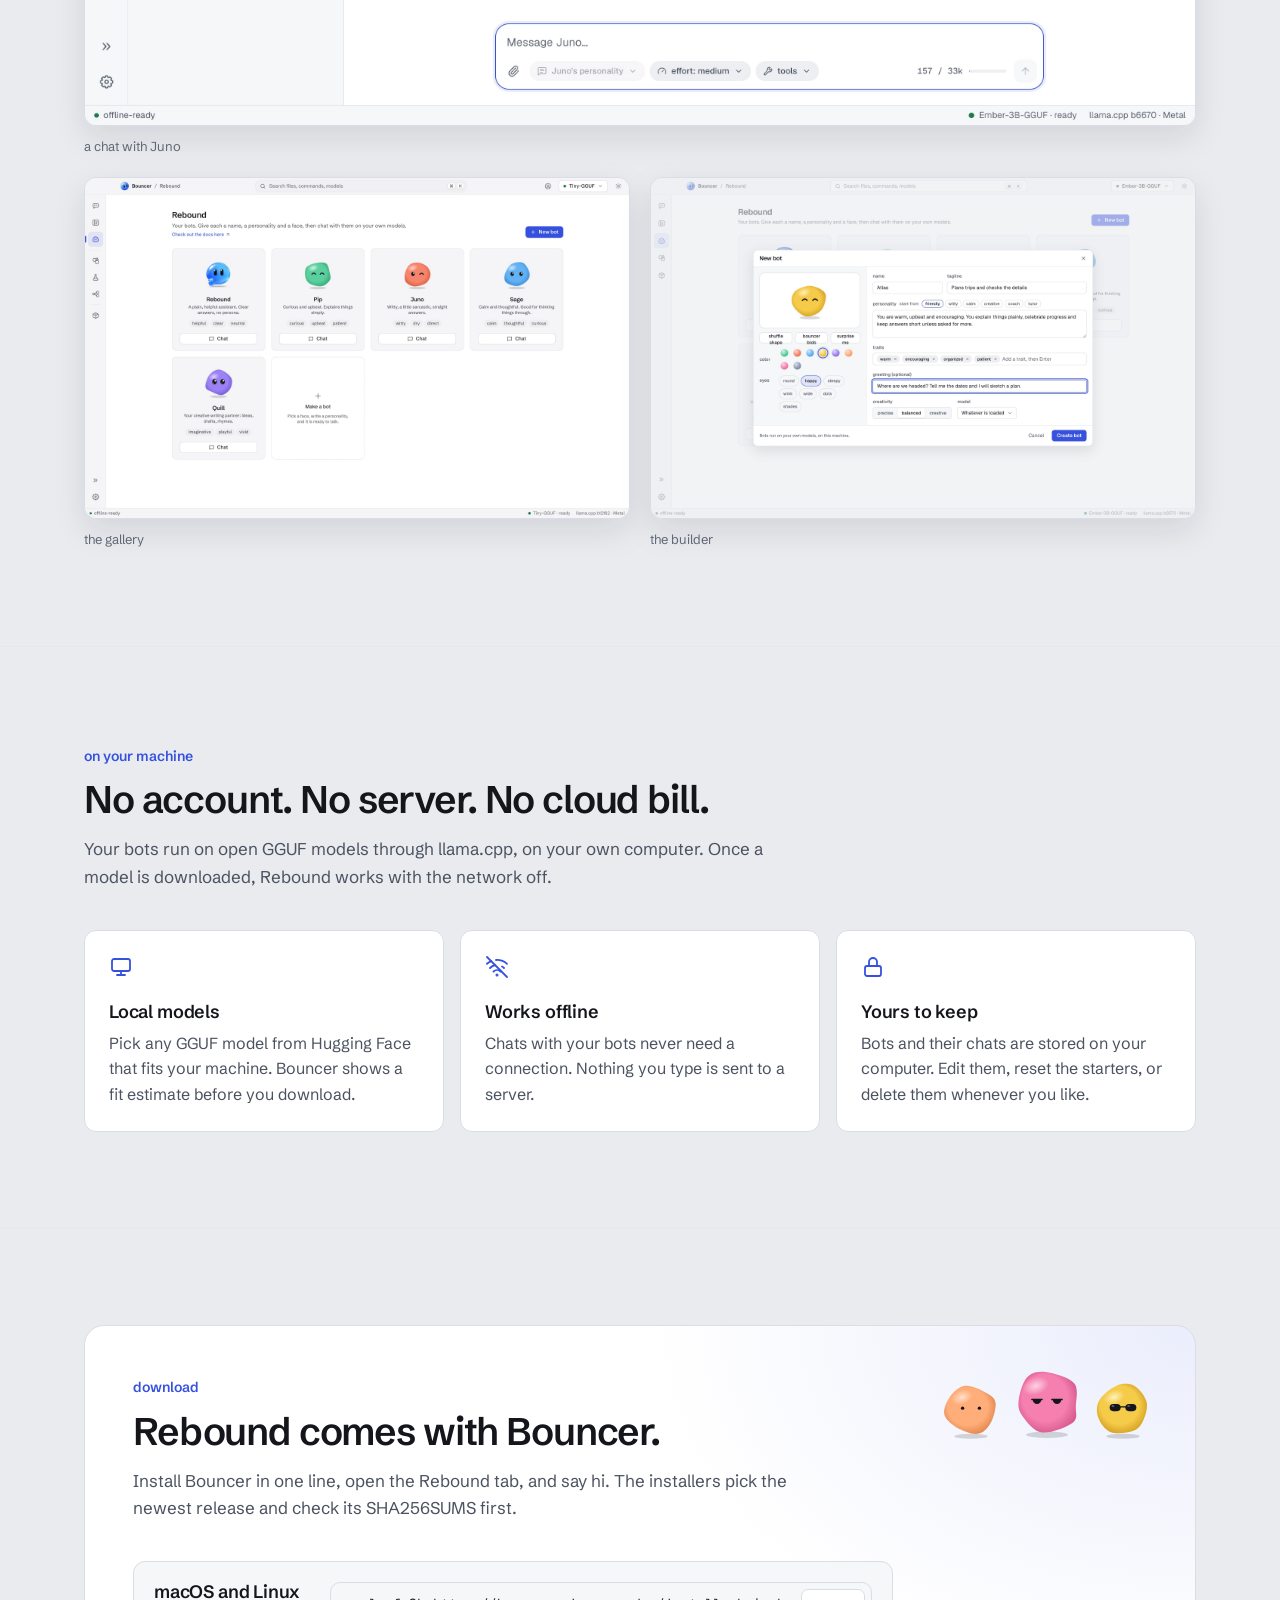
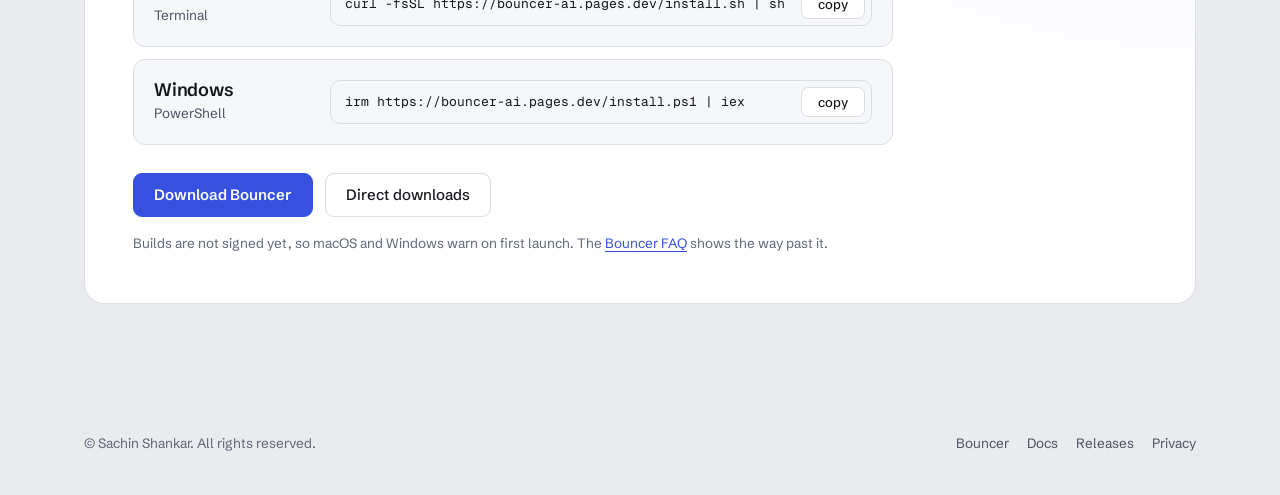
==== commit 59bb472b: "feat: Rebound's own logo replaces the Bouncer orb The starter Rebound bot, the header mark, the hero" ====
--- a/public/index.html
+++ b/public/index.html
@@ -7,6 +7,7 @@
   <meta name="description" content="Rebound is the tab in Bouncer where you make your own bots: a name, a personality, a blob face with eyes and a model. They run on local models, offline." />
   <meta name="theme-color" content="#000000" />
   <link rel="icon" href="assets/brand/favicon-32.png" type="image/png" sizes="32x32" />
+  <link rel="preload" href="assets/brand/rebound.webp" as="image" type="image/webp" />
   <link rel="apple-touch-icon" href="assets/brand/apple-touch-icon.png" />
   <link rel="canonical" href="https://rebound.web.app/" />
 
@@ -108,7 +109,7 @@
 
         <div class="bot-grid">
           <article class="bot-card">
-            <svg class="bot-face" data-bot="bouncer slate round" role="img" aria-label="Rebound, the Bouncer orb with pill eyes" focusable="false"></svg>
+            <svg class="bot-face" data-bot="bouncer slate round" role="img" aria-label="Rebound, a blue speech bubble with pill eyes" focusable="false"></svg>
             <h3>Rebound</h3>
             <p class="tagline">A plain, helpful assistant. Clear answers, no persona.</p>
             <ul class="chips" aria-label="traits"><li>helpful</li><li>clear</li><li>neutral</li></ul>
